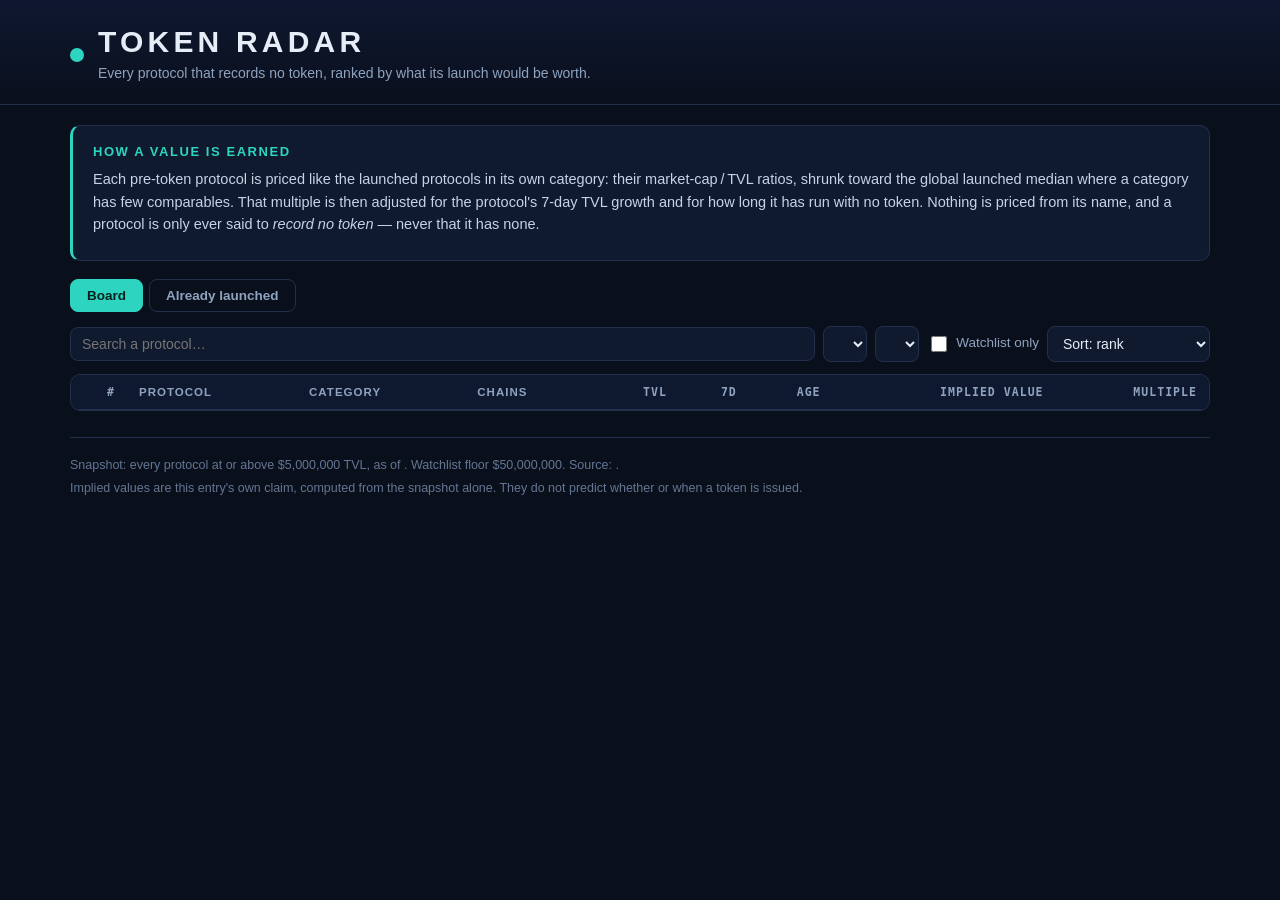
==== dashboard/index.html @ c238fe55 "Token Radar: comps-based implied-value board for pre-token DeFi protocols 178-row board (40 watchlis" ====
<!doctype html>
<html lang="en">
<head>
<meta charset="utf-8">
<meta name="viewport" content="width=device-width, initial-scale=1">
<title>Token Radar — pre-token protocols ranked by implied value</title>
<link rel="stylesheet" href="app.css">
</head>
<body>
<header class="top">
  <div class="top-in">
    <div class="brand">
      <span class="pulse" aria-hidden="true"></span>
      <div>
        <h1>TOKEN RADAR</h1>
        <p class="sub">Every protocol that records no token, ranked by what its launch would be worth.</p>
      </div>
    </div>
    <div class="chips" id="chips"></div>
  </div>
</header>
<main>
  <section class="method" aria-label="How the values are earned">
    <h2>How a value is earned</h2>
    <p>Each pre-token protocol is priced like the launched protocols in its own category: their
    market-cap&thinsp;/&thinsp;TVL ratios, shrunk toward the global launched median where a category has few
    comparables. That multiple is then adjusted for the protocol's 7-day TVL growth and for how long it
    has run with no token. Nothing is priced from its name, and a protocol is only ever said to
    <em>record no token</em> — never that it has none.</p>
    <p class="method-meta" id="methodMeta"></p>
  </section>

  <nav class="tabs" aria-label="Views">
    <button id="tabBoard" class="tab on" type="button">Board</button>
    <button id="tabLive" class="tab" type="button">Already launched</button>
  </nav>

  <section id="boardView">
    <div class="controls" role="search">
      <input id="q" type="search" placeholder="Search a protocol…" aria-label="Search protocols" autocomplete="off">
      <select id="cat" aria-label="Filter by category"></select>
      <select id="chain" aria-label="Filter by chain"></select>
      <label class="wl"><input id="wl" type="checkbox"> Watchlist only</label>
      <select id="sort" aria-label="Sort the board">
        <option value="rank">Sort: rank</option>
        <option value="tvl">Sort: TVL</option>
        <option value="chg">Sort: 7-day change</option>
        <option value="age">Sort: age</option>
      </select>
    </div>
    <p class="count" id="count"></p>
    <div id="detail"></div>
    <div class="table-wrap">
      <table id="board">
        <thead><tr>
          <th class="num">#</th><th>Protocol</th><th>Category</th><th>Chains</th>
          <th class="num">TVL</th><th class="num">7d</th><th class="num">Age</th>
          <th class="num">Implied value</th><th class="num">Multiple</th>
        </tr></thead>
        <tbody id="rows"></tbody>
      </table>
    </div>
    <p class="empty" id="empty" hidden>No protocol matches this filter.</p>
  </section>

  <section id="liveView" hidden>
    <p class="live-note">These protocols already have a token that trades, so the board shows the market's
    own value for them — never a model number. They are here so the radar's line between
    <em>launched</em> and <em>still to come</em> is visible.</p>
    <div class="table-wrap">
      <table id="live">
        <thead><tr>
          <th>Protocol</th><th>Category</th><th>Chains</th>
          <th class="num">TVL</th><th class="num">Market cap</th><th class="num">Mcap / TVL</th><th class="num">7d</th>
        </tr></thead>
        <tbody id="liveRows"></tbody>
      </table>
    </div>
  </section>

  <footer>
    <p>Snapshot: every protocol at or above $5,000,000 TVL, as of <span id="asOf"></span>.
    Watchlist floor $50,000,000. Source: <span id="src"></span>.</p>
    <p>Implied values are this entry's own claim, computed from the snapshot alone. They do not
    predict whether or when a token is issued.</p>
  </footer>
</main>
<script src="../data.js"></script>
<script src="app.js"></script>
</body>
</html>
---- dashboard/app.css ----
:root {
  --bg: #0a0f1c; --panel: #101a2e; --panel2: #0d1526; --line: #22304d;
  --ink: #e7edf7; --mut: #8fa3bf; --dim: #647693;
  --acc: #2dd4bf; --acc-dim: #1d7a6e; --amber: #f5b942; --red: #f4707a; --green: #4ade80;
  --mono: ui-monospace, "SF Mono", "Cascadia Mono", Consolas, monospace;
  --sans: -apple-system, "Segoe UI", Roboto, "Helvetica Neue", Arial, sans-serif;
}
* { box-sizing: border-box; }
html { background: var(--bg); }
body { margin: 0; background: var(--bg); color: var(--ink); font: 15px/1.55 var(--sans); }
a { color: var(--acc); }
.top { border-bottom: 1px solid var(--line); background: linear-gradient(180deg, #0e1830, #0a0f1c); }
.top-in { max-width: 1180px; margin: 0 auto; padding: 26px 20px 20px; display: flex; flex-wrap: wrap; gap: 16px; align-items: flex-end; justify-content: space-between; }
.brand { display: flex; gap: 14px; align-items: center; }
.pulse { width: 14px; height: 14px; border-radius: 50%; background: var(--acc); box-shadow: 0 0 0 0 rgba(45,212,191,.6); animation: pl 2.2s infinite; flex: none; }
@keyframes pl { 0% { box-shadow: 0 0 0 0 rgba(45,212,191,.55); } 70% { box-shadow: 0 0 0 12px rgba(45,212,191,0); } 100% { box-shadow: 0 0 0 0 rgba(45,212,191,0); } }
h1 { margin: 0; font: 700 30px/1.05 var(--sans); letter-spacing: .14em; }
.sub { margin: 5px 0 0; color: var(--mut); font-size: 14px; }
.chips { display: flex; flex-wrap: wrap; gap: 8px; }
.chip { border: 1px solid var(--line); border-radius: 999px; padding: 5px 12px; font: 600 12px/1.4 var(--mono); color: var(--ink); background: #0d1830; white-space: nowrap; }
.chip b { color: var(--acc); font-weight: 700; }
main { max-width: 1180px; margin: 0 auto; padding: 0 20px 40px; }
.method { margin: 20px 0 18px; border: 1px solid var(--line); border-left: 3px solid var(--acc); border-radius: 10px; background: var(--panel); padding: 16px 20px; }
.method h2 { margin: 0 0 6px; font-size: 13px; letter-spacing: .12em; text-transform: uppercase; color: var(--acc); }
.method p { margin: 0; color: #c6d2e6; font-size: 14.5px; }
.method-meta { margin-top: 8px !important; color: var(--mut) !important; font: 12.5px var(--mono); }
.tabs { display: flex; gap: 6px; margin: 4px 0 14px; }
.tab { border: 1px solid var(--line); background: transparent; color: var(--mut); border-radius: 8px; padding: 8px 16px; font: 600 13.5px var(--sans); cursor: pointer; }
.tab.on { background: var(--acc); border-color: var(--acc); color: #06231d; }
.controls { display: flex; flex-wrap: wrap; gap: 8px; align-items: center; }
.controls input[type=search], .controls select { background: var(--panel); border: 1px solid var(--line); color: var(--ink); border-radius: 8px; padding: 8px 11px; font: 14px var(--sans); }
.controls input[type=search] { flex: 1 1 220px; min-width: 180px; }
.controls select { max-width: 220px; }
.wl { display: inline-flex; gap: 6px; align-items: center; color: var(--mut); font-size: 13.5px; cursor: pointer; white-space: nowrap; }
.wl input { accent-color: var(--acc); width: 16px; height: 16px; }
.count { color: var(--mut); font: 12.5px var(--mono); margin: 12px 0 8px; }
.table-wrap { border: 1px solid var(--line); border-radius: 10px; overflow: auto; background: var(--panel2); }
table { width: 100%; border-collapse: collapse; font-size: 14px; }
thead th { text-align: left; padding: 10px 12px; color: var(--mut); font: 600 11.5px var(--sans); letter-spacing: .09em; text-transform: uppercase; border-bottom: 1px solid var(--line); background: #0e1930; position: sticky; top: 0; }
tbody td { padding: 9px 12px; border-bottom: 1px solid #16223c; vertical-align: middle; }
tbody tr { cursor: pointer; }
tbody tr:hover { background: #13203c; }
tbody tr.sel { background: #12294a; box-shadow: inset 3px 0 0 var(--acc); }
.num { text-align: right; font-family: var(--mono); font-variant-numeric: tabular-nums; white-space: nowrap; }
th.num { text-align: right; }
.rank { display: inline-block; min-width: 30px; text-align: center; border-radius: 6px; padding: 2px 6px; font: 700 13px var(--mono); background: #1a2c4e; color: #c6d2e6; }
tr.r1 .rank { background: var(--amber); color: #231a02; }
tr.r2 .rank, tr.r3 .rank { background: #2b3f66; color: #fff; }
.pname { font-weight: 650; }
.pslug { color: var(--dim); font: 11.5px var(--mono); }
.wltag { display: inline-block; margin-left: 7px; padding: 1px 7px; border-radius: 999px; background: #123f38; color: var(--acc); font: 700 10.5px var(--sans); letter-spacing: .06em; vertical-align: 1px; }
.cat { color: #b9c7de; white-space: nowrap; }
.pill { display: inline-block; border: 1px solid var(--line); border-radius: 999px; padding: 1px 8px; margin: 1px 3px 1px 0; font: 11.5px var(--sans); color: #b9c7de; white-space: nowrap; }
.up { color: var(--green); } .dn { color: var(--red); }
.impl { font-weight: 700; color: #fff; }
.mult { color: var(--mut); }
.empty { color: var(--mut); padding: 18px; text-align: center; }
.detail { border: 1px solid var(--acc-dim); border-radius: 10px; background: #0e1a2c; padding: 18px 20px; margin: 4px 0 14px; }
.detail h2 { margin: 0; font-size: 22px; }
.detail h2 .pslug { font-size: 13px; }
.detail .dmeta { color: var(--mut); margin: 4px 0 14px; font-size: 13.5px; }
.dgrid { display: grid; grid-template-columns: repeat(auto-fit, minmax(140px, 1fr)); gap: 10px; margin-bottom: 14px; }
.dstat { border: 1px solid var(--line); border-radius: 8px; padding: 10px 12px; background: var(--panel); }
.dstat .k { color: var(--mut); font-size: 11px; letter-spacing: .09em; text-transform: uppercase; }
.dstat .v { font: 700 17px var(--mono); margin-top: 2px; }
.detail h3 { margin: 16px 0 8px; font-size: 13px; letter-spacing: .1em; text-transform: uppercase; color: var(--acc); }
.math { font: 13.5px var(--mono); background: #0a1224; border: 1px solid var(--line); border-radius: 8px; padding: 12px 14px; line-height: 1.9; overflow-x: auto; white-space: nowrap; }
.math b { color: var(--amber); }
.comps { width: auto; }
.comps td, .comps th { padding: 6px 14px 6px 0; border: none; }
.steps { margin: 0; padding: 0; list-style: none; counter-reset: st; }
.steps li { counter-increment: st; position: relative; padding: 10px 12px 10px 46px; border: 1px solid var(--line); border-radius: 8px; margin-bottom: 8px; background: var(--panel); }
.steps li::before { content: counter(st); position: absolute; left: 12px; top: 10px; width: 24px; height: 24px; border-radius: 50%; background: var(--acc); color: #06231d; font: 700 13px/24px var(--sans); text-align: center; }
.steps .ct { display: block; color: var(--mut); font: 12px var(--mono); margin-top: 3px; }
.live-note { color: var(--mut); font-size: 14px; margin: 0 0 12px; }
footer { margin-top: 26px; border-top: 1px solid var(--line); padding-top: 14px; color: var(--dim); font-size: 12.5px; }
footer p { margin: 4px 0; }
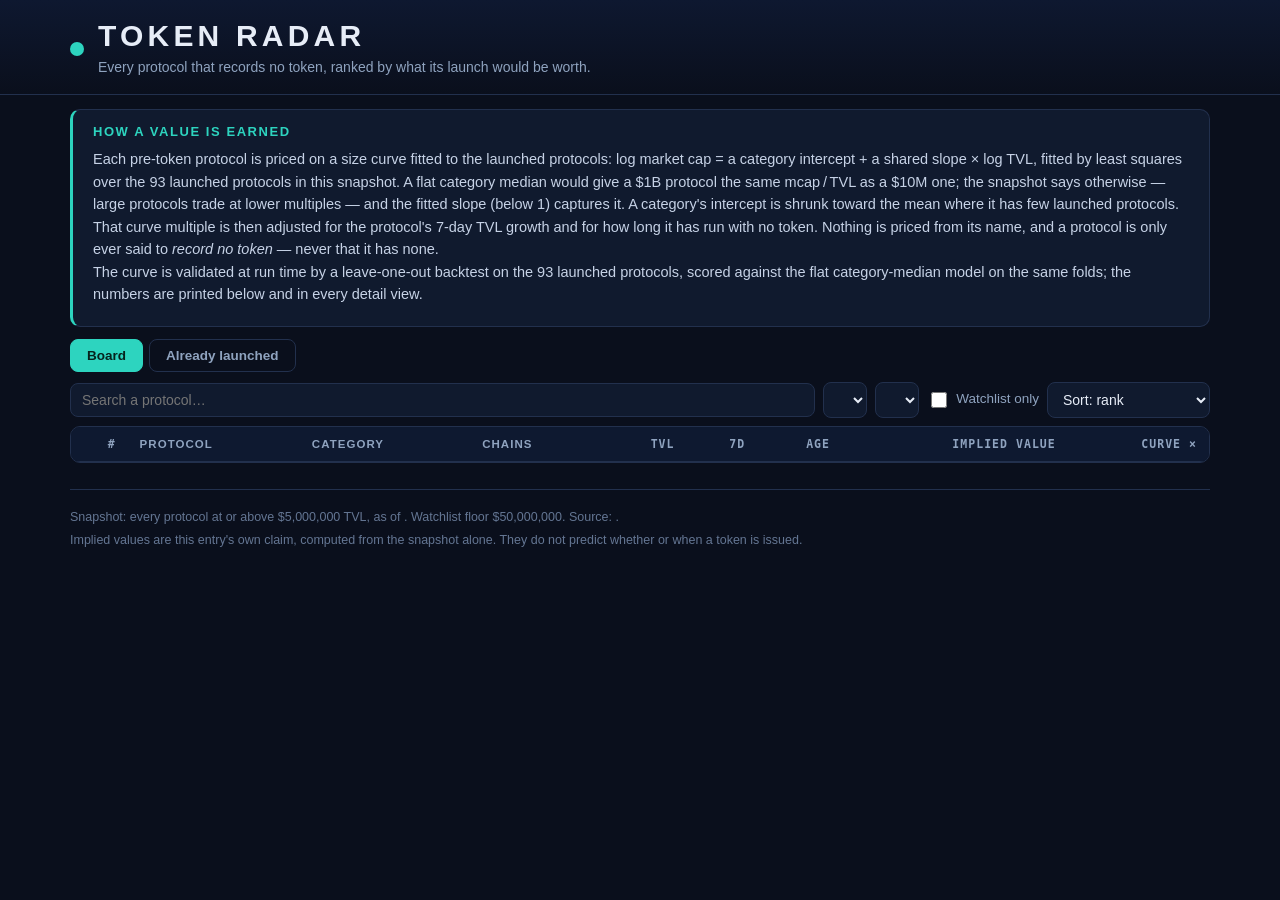
==== commit d1a50898: "Token Radar v2: fitted size-curve model with leave-one-out backtest Replace the flat category-median" ====
--- a/dashboard/index.html
+++ b/dashboard/index.html
@@ -22,11 +22,18 @@
 <main>
   <section class="method" aria-label="How the values are earned">
     <h2>How a value is earned</h2>
-    <p>Each pre-token protocol is priced like the launched protocols in its own category: their
-    market-cap&thinsp;/&thinsp;TVL ratios, shrunk toward the global launched median where a category has few
-    comparables. That multiple is then adjusted for the protocol's 7-day TVL growth and for how long it
-    has run with no token. Nothing is priced from its name, and a protocol is only ever said to
-    <em>record no token</em> — never that it has none.</p>
+    <p>Each pre-token protocol is priced on a size curve fitted to the launched protocols:
+    log market cap = a category intercept + a shared slope &times; log TVL, fitted by least
+    squares over the 93 launched protocols in this snapshot. A flat category median would
+    give a $1B protocol the same mcap&thinsp;/&thinsp;TVL as a $10M one; the snapshot says
+    otherwise — large protocols trade at lower multiples — and the fitted slope (below 1)
+    captures it. A category's intercept is shrunk toward the mean where it has few launched
+    protocols. That curve multiple is then adjusted for the protocol's 7-day TVL growth and
+    for how long it has run with no token. Nothing is priced from its name, and a protocol
+    is only ever said to <em>record no token</em> — never that it has none.</p>
+    <p>The curve is validated at run time by a leave-one-out backtest on the 93 launched
+    protocols, scored against the flat category-median model on the same folds; the numbers
+    are printed below and in every detail view.</p>
     <p class="method-meta" id="methodMeta"></p>
   </section>
 
@@ -55,7 +62,7 @@
         <thead><tr>
           <th class="num">#</th><th>Protocol</th><th>Category</th><th>Chains</th>
           <th class="num">TVL</th><th class="num">7d</th><th class="num">Age</th>
-          <th class="num">Implied value</th><th class="num">Multiple</th>
+          <th class="num">Implied value</th><th class="num">Curve &times;</th>
         </tr></thead>
         <tbody id="rows"></tbody>
       </table>
--- a/dashboard/app.css
+++ b/dashboard/app.css
@@ -10,7 +10,7 @@
 body { margin: 0; background: var(--bg); color: var(--ink); font: 15px/1.55 var(--sans); }
 a { color: var(--acc); }
 .top { border-bottom: 1px solid var(--line); background: linear-gradient(180deg, #0e1830, #0a0f1c); }
-.top-in { max-width: 1180px; margin: 0 auto; padding: 26px 20px 20px; display: flex; flex-wrap: wrap; gap: 16px; align-items: flex-end; justify-content: space-between; }
+.top-in { max-width: 1180px; margin: 0 auto; padding: 20px 20px 16px; display: flex; flex-wrap: wrap; gap: 16px; align-items: flex-end; justify-content: space-between; }
 .brand { display: flex; gap: 14px; align-items: center; }
 .pulse { width: 14px; height: 14px; border-radius: 50%; background: var(--acc); box-shadow: 0 0 0 0 rgba(45,212,191,.6); animation: pl 2.2s infinite; flex: none; }
 @keyframes pl { 0% { box-shadow: 0 0 0 0 rgba(45,212,191,.55); } 70% { box-shadow: 0 0 0 12px rgba(45,212,191,0); } 100% { box-shadow: 0 0 0 0 rgba(45,212,191,0); } }
@@ -20,11 +20,11 @@
 .chip { border: 1px solid var(--line); border-radius: 999px; padding: 5px 12px; font: 600 12px/1.4 var(--mono); color: var(--ink); background: #0d1830; white-space: nowrap; }
 .chip b { color: var(--acc); font-weight: 700; }
 main { max-width: 1180px; margin: 0 auto; padding: 0 20px 40px; }
-.method { margin: 20px 0 18px; border: 1px solid var(--line); border-left: 3px solid var(--acc); border-radius: 10px; background: var(--panel); padding: 16px 20px; }
+.method { margin: 14px 0 12px; border: 1px solid var(--line); border-left: 3px solid var(--acc); border-radius: 10px; background: var(--panel); padding: 12px 20px; }
 .method h2 { margin: 0 0 6px; font-size: 13px; letter-spacing: .12em; text-transform: uppercase; color: var(--acc); }
 .method p { margin: 0; color: #c6d2e6; font-size: 14.5px; }
 .method-meta { margin-top: 8px !important; color: var(--mut) !important; font: 12.5px var(--mono); }
-.tabs { display: flex; gap: 6px; margin: 4px 0 14px; }
+.tabs { display: flex; gap: 6px; margin: 4px 0 10px; }
 .tab { border: 1px solid var(--line); background: transparent; color: var(--mut); border-radius: 8px; padding: 8px 16px; font: 600 13.5px var(--sans); cursor: pointer; }
 .tab.on { background: var(--acc); border-color: var(--acc); color: #06231d; }
 .controls { display: flex; flex-wrap: wrap; gap: 8px; align-items: center; }
@@ -33,7 +33,7 @@
 .controls select { max-width: 220px; }
 .wl { display: inline-flex; gap: 6px; align-items: center; color: var(--mut); font-size: 13.5px; cursor: pointer; white-space: nowrap; }
 .wl input { accent-color: var(--acc); width: 16px; height: 16px; }
-.count { color: var(--mut); font: 12.5px var(--mono); margin: 12px 0 8px; }
+.count { color: var(--mut); font: 12.5px var(--mono); margin: 8px 0 6px; }
 .table-wrap { border: 1px solid var(--line); border-radius: 10px; overflow: auto; background: var(--panel2); }
 table { width: 100%; border-collapse: collapse; font-size: 14px; }
 thead th { text-align: left; padding: 10px 12px; color: var(--mut); font: 600 11.5px var(--sans); letter-spacing: .09em; text-transform: uppercase; border-bottom: 1px solid var(--line); background: #0e1930; position: sticky; top: 0; }
@@ -55,22 +55,22 @@
 .impl { font-weight: 700; color: #fff; }
 .mult { color: var(--mut); }
 .empty { color: var(--mut); padding: 18px; text-align: center; }
-.detail { border: 1px solid var(--acc-dim); border-radius: 10px; background: #0e1a2c; padding: 18px 20px; margin: 4px 0 14px; }
+.detail { border: 1px solid var(--acc-dim); border-radius: 10px; background: #0e1a2c; padding: 14px 20px; margin: 4px 0 14px; }
 .detail h2 { margin: 0; font-size: 22px; }
 .detail h2 .pslug { font-size: 13px; }
-.detail .dmeta { color: var(--mut); margin: 4px 0 14px; font-size: 13.5px; }
-.dgrid { display: grid; grid-template-columns: repeat(auto-fit, minmax(140px, 1fr)); gap: 10px; margin-bottom: 14px; }
+.detail .dmeta { color: var(--mut); margin: 4px 0 10px; font-size: 13.5px; }
+.dgrid { display: grid; grid-template-columns: repeat(auto-fit, minmax(140px, 1fr)); gap: 10px; margin-bottom: 10px; }
 .dstat { border: 1px solid var(--line); border-radius: 8px; padding: 10px 12px; background: var(--panel); }
 .dstat .k { color: var(--mut); font-size: 11px; letter-spacing: .09em; text-transform: uppercase; }
 .dstat .v { font: 700 17px var(--mono); margin-top: 2px; }
-.detail h3 { margin: 16px 0 8px; font-size: 13px; letter-spacing: .1em; text-transform: uppercase; color: var(--acc); }
-.math { font: 13.5px var(--mono); background: #0a1224; border: 1px solid var(--line); border-radius: 8px; padding: 12px 14px; line-height: 1.9; overflow-x: auto; white-space: nowrap; }
+.detail h3 { margin: 10px 0 8px; font-size: 13px; letter-spacing: .1em; text-transform: uppercase; color: var(--acc); }
+.math { font: 13.5px var(--mono); background: #0a1224; border: 1px solid var(--line); border-radius: 8px; padding: 10px 14px; line-height: 1.9; overflow-x: auto; white-space: nowrap; }
 .math b { color: var(--amber); }
 .comps { width: auto; }
 .comps td, .comps th { padding: 6px 14px 6px 0; border: none; }
 .steps { margin: 0; padding: 0; list-style: none; counter-reset: st; }
-.steps li { counter-increment: st; position: relative; padding: 10px 12px 10px 46px; border: 1px solid var(--line); border-radius: 8px; margin-bottom: 8px; background: var(--panel); }
-.steps li::before { content: counter(st); position: absolute; left: 12px; top: 10px; width: 24px; height: 24px; border-radius: 50%; background: var(--acc); color: #06231d; font: 700 13px/24px var(--sans); text-align: center; }
+.steps li { counter-increment: st; position: relative; padding: 6px 12px 6px 46px; border: 1px solid var(--line); border-radius: 8px; margin-bottom: 5px; background: var(--panel); }
+.steps li::before { content: counter(st); position: absolute; left: 12px; top: 6px; width: 24px; height: 24px; border-radius: 50%; background: var(--acc); color: #06231d; font: 700 13px/24px var(--sans); text-align: center; }
 .steps .ct { display: block; color: var(--mut); font: 12px var(--mono); margin-top: 3px; }
 .live-note { color: var(--mut); font-size: 14px; margin: 0 0 12px; }
 footer { margin-top: 26px; border-top: 1px solid var(--line); padding-top: 14px; color: var(--dim); font-size: 12.5px; }
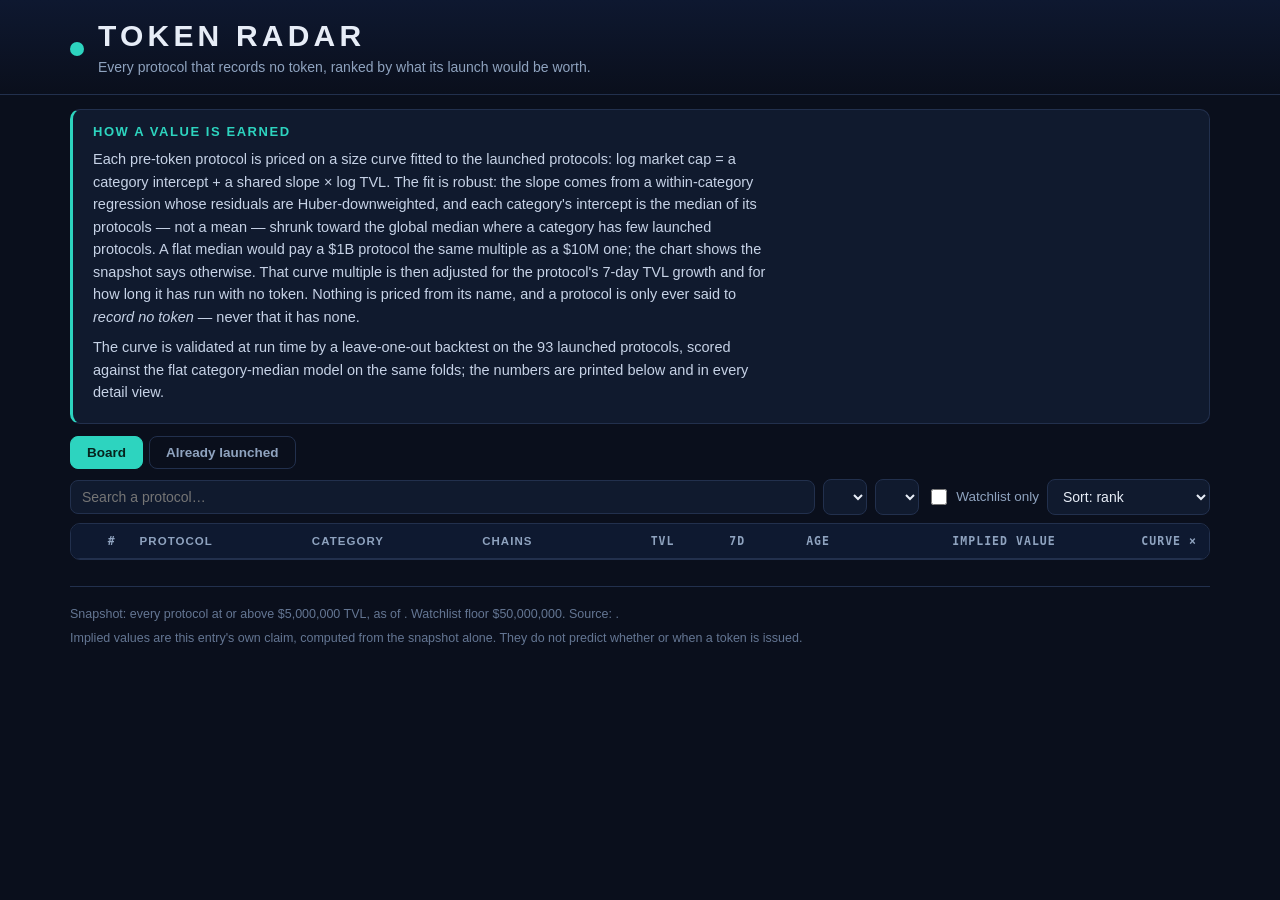
==== commit f29b1f29: "Token Radar v3: robust median-curve model with drawn fit - Model radar-4-median-curve: Huber-downwei" ====
--- a/dashboard/index.html
+++ b/dashboard/index.html
@@ -22,18 +22,24 @@
 <main>
   <section class="method" aria-label="How the values are earned">
     <h2>How a value is earned</h2>
-    <p>Each pre-token protocol is priced on a size curve fitted to the launched protocols:
-    log market cap = a category intercept + a shared slope &times; log TVL, fitted by least
-    squares over the 93 launched protocols in this snapshot. A flat category median would
-    give a $1B protocol the same mcap&thinsp;/&thinsp;TVL as a $10M one; the snapshot says
-    otherwise — large protocols trade at lower multiples — and the fitted slope (below 1)
-    captures it. A category's intercept is shrunk toward the mean where it has few launched
-    protocols. That curve multiple is then adjusted for the protocol's 7-day TVL growth and
-    for how long it has run with no token. Nothing is priced from its name, and a protocol
-    is only ever said to <em>record no token</em> — never that it has none.</p>
-    <p>The curve is validated at run time by a leave-one-out backtest on the 93 launched
-    protocols, scored against the flat category-median model on the same folds; the numbers
-    are printed below and in every detail view.</p>
+    <div class="method-grid">
+      <div class="method-text">
+        <p>Each pre-token protocol is priced on a size curve fitted to the launched protocols:
+        log market cap = a category intercept + a shared slope &times; log TVL. The fit is robust:
+        the slope comes from a within-category regression whose residuals are Huber-downweighted,
+        and each category's intercept is the median of its protocols — not a mean — shrunk toward
+        the global median where a category has few launched protocols. A flat median would
+        pay a $1B protocol the same multiple as a $10M one; the chart shows the snapshot
+        says otherwise. That curve multiple is then adjusted for the protocol's 7-day
+        TVL growth and for how long it has run with no token. Nothing is priced from its
+        name, and a protocol is only ever said to <em>record no token</em> — never that
+        it has none.</p>
+        <p>The curve is validated at run time by a leave-one-out backtest on the 93 launched
+        protocols, scored against the flat category-median model on the same folds; the numbers
+        are printed below and in every detail view.</p>
+      </div>
+      <figure class="curve-chart" id="curveChart" aria-label="Launched protocols: mcap over TVL against TVL, with the fitted size curve"></figure>
+    </div>
     <p class="method-meta" id="methodMeta"></p>
   </section>
 
@@ -60,9 +66,9 @@
     <div class="table-wrap">
       <table id="board">
         <thead><tr>
-          <th class="num">#</th><th>Protocol</th><th>Category</th><th>Chains</th>
-          <th class="num">TVL</th><th class="num">7d</th><th class="num">Age</th>
-          <th class="num">Implied value</th><th class="num">Curve &times;</th>
+          <th class="num sortable" data-sort="rank">#</th><th>Protocol</th><th>Category</th><th>Chains</th>
+          <th class="num sortable" data-sort="tvl">TVL</th><th class="num sortable" data-sort="chg">7d</th><th class="num sortable" data-sort="age">Age</th>
+          <th class="num sortable" data-sort="rank">Implied value</th><th class="num">Curve &times;</th>
         </tr></thead>
         <tbody id="rows"></tbody>
       </table>
--- a/dashboard/app.css
+++ b/dashboard/app.css
@@ -22,8 +22,18 @@
 main { max-width: 1180px; margin: 0 auto; padding: 0 20px 40px; }
 .method { margin: 14px 0 12px; border: 1px solid var(--line); border-left: 3px solid var(--acc); border-radius: 10px; background: var(--panel); padding: 12px 20px; }
 .method h2 { margin: 0 0 6px; font-size: 13px; letter-spacing: .12em; text-transform: uppercase; color: var(--acc); }
-.method p { margin: 0; color: #c6d2e6; font-size: 14.5px; }
+.method p { margin: 0 0 8px; color: #c6d2e6; font-size: 14.5px; }
+.method p:last-child { margin-bottom: 0; }
+.method-grid { display: grid; grid-template-columns: minmax(0, 1fr) 400px; gap: 20px; align-items: start; }
+@media (max-width: 860px) { .method-grid { grid-template-columns: 1fr; } }
+.curve-chart { margin: 0; }
+.curve-chart svg { display: block; width: 100%; height: auto; }
+.curve-chart figcaption { color: var(--mut); font: 11.5px var(--sans); margin-top: 4px; }
 .method-meta { margin-top: 8px !important; color: var(--mut) !important; font: 12.5px var(--mono); }
+.method.collapsed { padding: 8px 20px; }
+.method.collapsed .method-grid, .method.collapsed .method-meta { display: none; }
+.method.collapsed h2 { margin: 0; }
+.method.collapsed h2::after { content: ' — hidden while a protocol is open; close the detail to read it again'; text-transform: none; letter-spacing: 0; color: var(--mut); }
 .tabs { display: flex; gap: 6px; margin: 4px 0 10px; }
 .tab { border: 1px solid var(--line); background: transparent; color: var(--mut); border-radius: 8px; padding: 8px 16px; font: 600 13.5px var(--sans); cursor: pointer; }
 .tab.on { background: var(--acc); border-color: var(--acc); color: #06231d; }
@@ -37,6 +47,9 @@
 .table-wrap { border: 1px solid var(--line); border-radius: 10px; overflow: auto; background: var(--panel2); }
 table { width: 100%; border-collapse: collapse; font-size: 14px; }
 thead th { text-align: left; padding: 10px 12px; color: var(--mut); font: 600 11.5px var(--sans); letter-spacing: .09em; text-transform: uppercase; border-bottom: 1px solid var(--line); background: #0e1930; position: sticky; top: 0; }
+thead th.sortable { cursor: pointer; }
+thead th.sortable:hover { color: var(--ink); }
+thead th.sorted { color: var(--acc); }
 tbody td { padding: 9px 12px; border-bottom: 1px solid #16223c; vertical-align: middle; }
 tbody tr { cursor: pointer; }
 tbody tr:hover { background: #13203c; }
@@ -69,7 +82,7 @@
 .comps { width: auto; }
 .comps td, .comps th { padding: 6px 14px 6px 0; border: none; }
 .steps { margin: 0; padding: 0; list-style: none; counter-reset: st; }
-.steps li { counter-increment: st; position: relative; padding: 6px 12px 6px 46px; border: 1px solid var(--line); border-radius: 8px; margin-bottom: 5px; background: var(--panel); }
+.steps li { counter-increment: st; position: relative; padding: 5px 12px 5px 46px; border: 1px solid var(--line); border-radius: 8px; margin-bottom: 4px; background: var(--panel); }
 .steps li::before { content: counter(st); position: absolute; left: 12px; top: 6px; width: 24px; height: 24px; border-radius: 50%; background: var(--acc); color: #06231d; font: 700 13px/24px var(--sans); text-align: center; }
 .steps .ct { display: block; color: var(--mut); font: 12px var(--mono); margin-top: 3px; }
 .live-note { color: var(--mut); font-size: 14px; margin: 0 0 12px; }
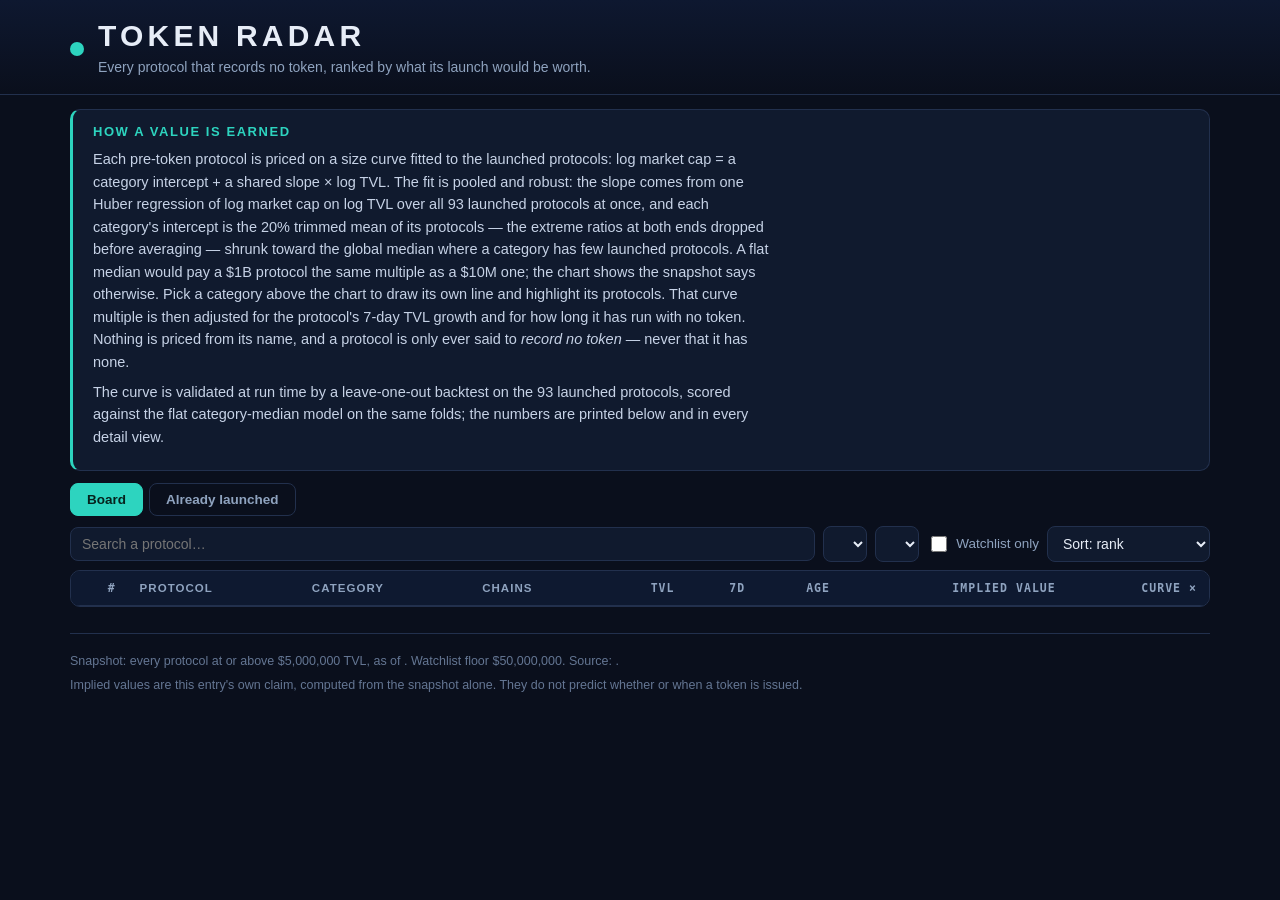
==== commit aed6e775: "Token Radar v4: pooled Huber size curve with trimmed-mean intercepts - Slope from one Huber regressi" ====
--- a/dashboard/index.html
+++ b/dashboard/index.html
@@ -25,12 +25,14 @@
     <div class="method-grid">
       <div class="method-text">
         <p>Each pre-token protocol is priced on a size curve fitted to the launched protocols:
-        log market cap = a category intercept + a shared slope &times; log TVL. The fit is robust:
-        the slope comes from a within-category regression whose residuals are Huber-downweighted,
-        and each category's intercept is the median of its protocols — not a mean — shrunk toward
+        log market cap = a category intercept + a shared slope &times; log TVL. The fit is pooled
+        and robust: the slope comes from one Huber regression of log market cap on log TVL over
+        all 93 launched protocols at once, and each category's intercept is the 20% trimmed mean
+        of its protocols — the extreme ratios at both ends dropped before averaging — shrunk toward
         the global median where a category has few launched protocols. A flat median would
         pay a $1B protocol the same multiple as a $10M one; the chart shows the snapshot
-        says otherwise. That curve multiple is then adjusted for the protocol's 7-day
+        says otherwise. Pick a category above the chart to draw its own line and highlight its
+        protocols. That curve multiple is then adjusted for the protocol's 7-day
         TVL growth and for how long it has run with no token. Nothing is priced from its
         name, and a protocol is only ever said to <em>record no token</em> — never that
         it has none.</p>
@@ -41,6 +43,7 @@
       <figure class="curve-chart" id="curveChart" aria-label="Launched protocols: mcap over TVL against TVL, with the fitted size curve"></figure>
     </div>
     <p class="method-meta" id="methodMeta"></p>
+    <div class="bt-wrap" id="btWrap"></div>
   </section>
 
   <nav class="tabs" aria-label="Views">
--- a/dashboard/app.css
+++ b/dashboard/app.css
@@ -29,9 +29,20 @@
 .curve-chart { margin: 0; }
 .curve-chart svg { display: block; width: 100%; height: auto; }
 .curve-chart figcaption { color: var(--mut); font: 11.5px var(--sans); margin-top: 4px; }
+.catchips { display: flex; flex-wrap: wrap; gap: 4px; margin-bottom: 6px; }
+.catchip { border: 1px solid var(--line); background: transparent; color: var(--mut); border-radius: 999px; padding: 2px 9px; font: 600 11px var(--sans); cursor: pointer; }
+.catchip:hover { color: var(--ink); }
+.catchip.on { background: var(--acc); border-color: var(--acc); color: #06231d; }
+.bt-wrap { margin-top: 10px; }
+.bttable { width: auto; font-size: 13px; }
+.bttable th, .bttable td { padding: 5px 16px 5px 0; border: none; text-align: left; }
+.bttable th { color: var(--mut); font: 600 11px var(--sans); letter-spacing: .09em; text-transform: uppercase; }
+.bttable td { color: #c6d2e6; }
+.bttable td.num, .bttable th.num { text-align: right; font-family: var(--mono); }
+.bttable td b { color: var(--acc); }
 .method-meta { margin-top: 8px !important; color: var(--mut) !important; font: 12.5px var(--mono); }
 .method.collapsed { padding: 8px 20px; }
-.method.collapsed .method-grid, .method.collapsed .method-meta { display: none; }
+.method.collapsed .method-grid, .method.collapsed .method-meta, .method.collapsed .bt-wrap { display: none; }
 .method.collapsed h2 { margin: 0; }
 .method.collapsed h2::after { content: ' — hidden while a protocol is open; close the detail to read it again'; text-transform: none; letter-spacing: 0; color: var(--mut); }
 .tabs { display: flex; gap: 6px; margin: 4px 0 10px; }
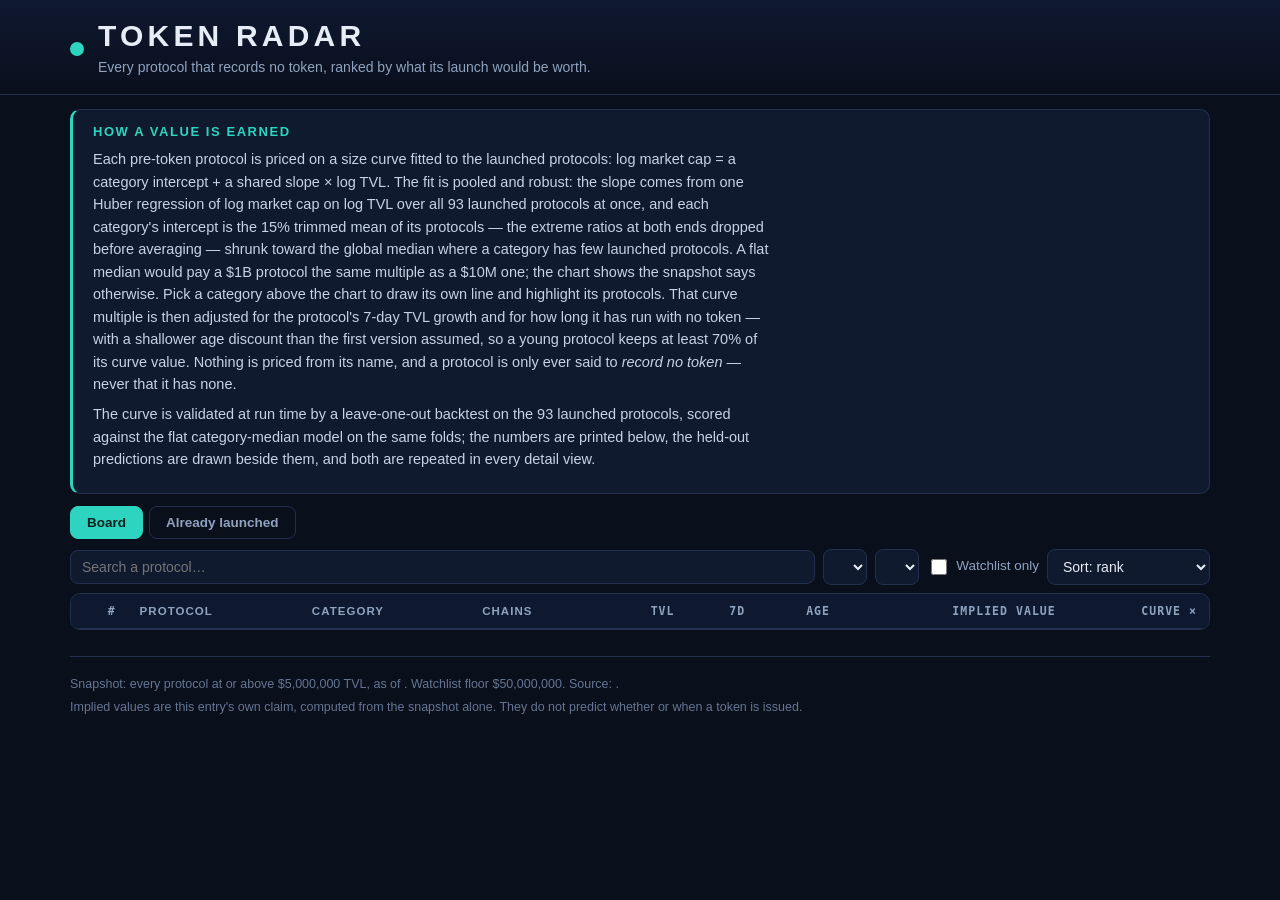
==== commit 835d0c1b: "Token Radar v5: 15% trimmed intercepts, shallower maturity floor, backtest scatter - Size curve: cat" ====
--- a/dashboard/index.html
+++ b/dashboard/index.html
@@ -27,18 +27,21 @@
         <p>Each pre-token protocol is priced on a size curve fitted to the launched protocols:
         log market cap = a category intercept + a shared slope &times; log TVL. The fit is pooled
         and robust: the slope comes from one Huber regression of log market cap on log TVL over
-        all 93 launched protocols at once, and each category's intercept is the 20% trimmed mean
+        all 93 launched protocols at once, and each category's intercept is the 15% trimmed mean
         of its protocols — the extreme ratios at both ends dropped before averaging — shrunk toward
         the global median where a category has few launched protocols. A flat median would
         pay a $1B protocol the same multiple as a $10M one; the chart shows the snapshot
         says otherwise. Pick a category above the chart to draw its own line and highlight its
         protocols. That curve multiple is then adjusted for the protocol's 7-day
-        TVL growth and for how long it has run with no token. Nothing is priced from its
+        TVL growth and for how long it has run with no token — with a shallower age discount
+        than the first version assumed, so a young protocol keeps at least 70% of its curve
+        value. Nothing is priced from its
         name, and a protocol is only ever said to <em>record no token</em> — never that
         it has none.</p>
         <p>The curve is validated at run time by a leave-one-out backtest on the 93 launched
         protocols, scored against the flat category-median model on the same folds; the numbers
-        are printed below and in every detail view.</p>
+        are printed below, the held-out predictions are drawn beside them, and both are repeated
+        in every detail view.</p>
       </div>
       <figure class="curve-chart" id="curveChart" aria-label="Launched protocols: mcap over TVL against TVL, with the fitted size curve"></figure>
     </div>
--- a/dashboard/app.css
+++ b/dashboard/app.css
@@ -99,3 +99,6 @@
 .live-note { color: var(--mut); font-size: 14px; margin: 0 0 12px; }
 footer { margin-top: 26px; border-top: 1px solid var(--line); padding-top: 14px; color: var(--dim); font-size: 12.5px; }
 footer p { margin: 4px 0; }
+.bt-chart { margin: 14px 0 0; }
+.bt-chart svg { display: block; width: 100%; max-width: 520px; height: auto; }
+.bt-chart figcaption { color: var(--mut); font: 11.5px var(--sans); margin-top: 4px; max-width: 520px; }
